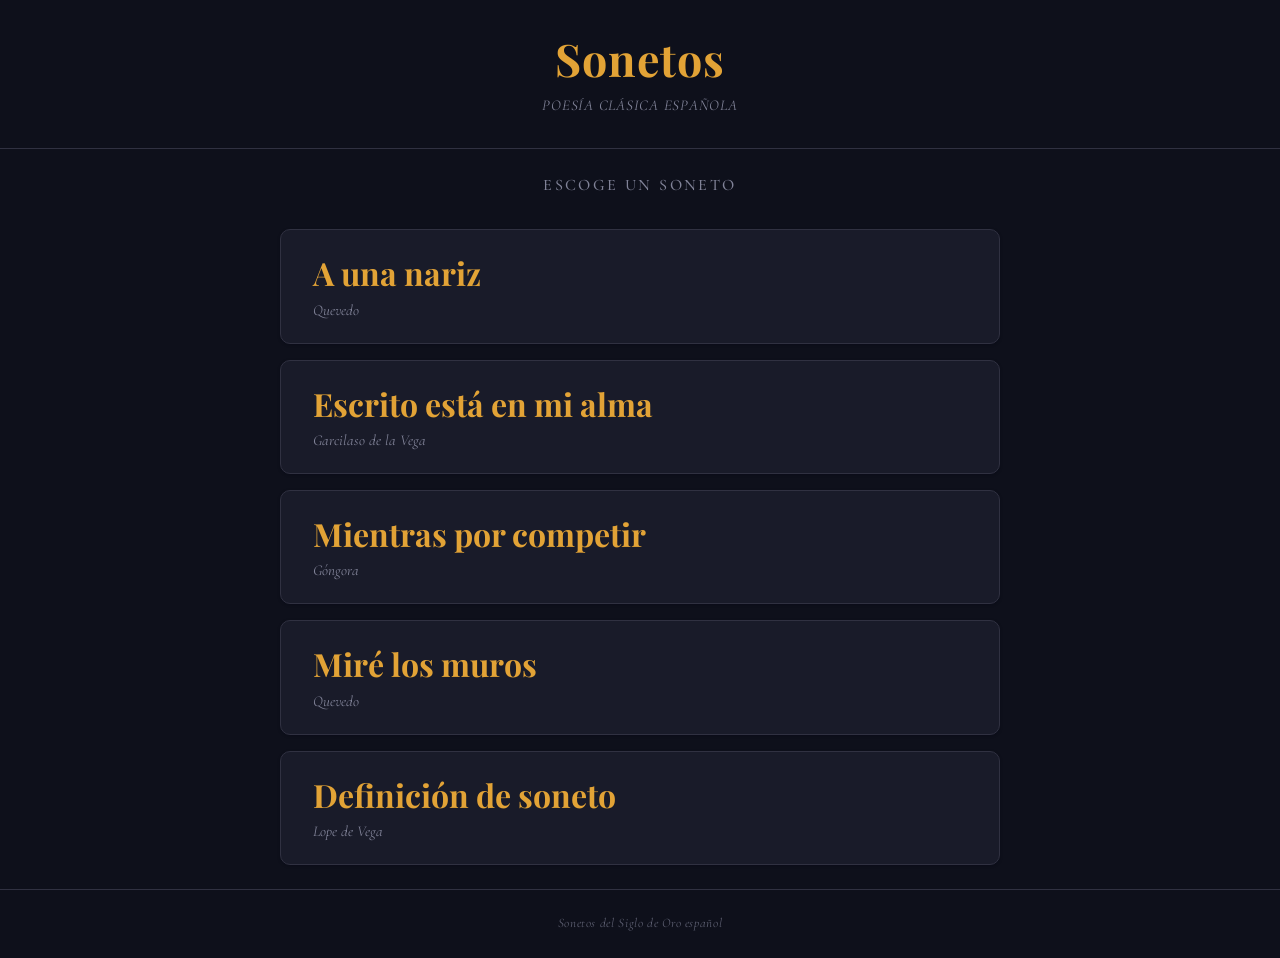
==== IPOsonetos/index.html @ e630b1d4 "Add files via upload" ====
<!DOCTYPE html>
<html lang="es">
<head>
  <meta charset="UTF-8">
  <meta name="viewport" content="width=device-width, initial-scale=1.0">
  <meta name="description" content="Lector de sonetos clásicos de la poesía española: Quevedo, Garcilaso de la Vega, Góngora y Lope de Vega">

  <title>Sonetos — Lector de poesía clásica española</title>

  <!-- Google Fonts: Playfair Display (display) + Cormorant Garamond (cuerpo) -->
  <link rel="preconnect" href="https://fonts.googleapis.com">
  <link rel="preconnect" href="https://fonts.gstatic.com" crossorigin>
  <link href="https://fonts.googleapis.com/css2?family=Playfair+Display:wght@400;700&family=Cormorant+Garamond:ital,wght@0,400;0,500;1,400;1,500&display=swap" rel="stylesheet">

  <!-- Hojas de estilo separadas por responsabilidad -->
  <link rel="stylesheet" href="css/spatial.css">
  <link rel="stylesheet" href="css/chromatic.css">
  <link rel="stylesheet" href="css/typographic.css">

  <!-- Punto de entrada JS (módulo ES) -->
  <script type="module" src="js/controller.js"></script>
</head>
<body>

  <!-- ================================================================== -->
  <!-- HEADER                                                             -->
  <!-- ================================================================== -->
  <header class="app-header">
    <h1 class="app-title">Sonetos</h1>
    <p class="app-subtitle">Poesía clásica española</p>
  </header>

  <!-- ================================================================== -->
  <!-- MAIN                                                               -->
  <!-- ================================================================== -->
  <main class="app-main">

    <!-- Vista: Galería de sonetos -->
    <section id="gallery" class="view view-visible" aria-label="Galería de sonetos">
      <h2 class="section-heading">Escoge un soneto</h2>
      <ul class="gallery-list" role="list">
        <!-- Poblado dinámicamente por view.js -->
      </ul>
    </section>

    <!-- Vista: Lectura del soneto -->
    <section id="reader" class="view view-hidden" aria-label="Lectura del soneto">
      <nav class="reader-nav">
        <button class="back-button" aria-label="Volver a la galería">
          <span class="back-icon" aria-hidden="true">←</span>
          <span>Volver</span>
        </button>
      </nav>
      <article class="sonnet-article">
        <!-- Poblado dinámicamente por view.js -->
      </article>
    </section>

  </main>

  <!-- ================================================================== -->
  <!-- FOOTER                                                             -->
  <!-- ================================================================== -->
  <footer class="app-footer">
    <p>Sonetos del Siglo de Oro español</p>
  </footer>

</body>
</html>
---- IPOsonetos/css/spatial.css ----
/* ==========================================================================
   Diseño Espacial — Principios Gestalt + Unidades relativas
   
   Proximidad:    Versos juntos dentro de la estrofa, estrofas separadas.
   Similitud:     Todos los versos comparten el mismo estilo espacial.
   Figura-Fondo:  El soneto se enmarca en una tarjeta elevada sobre el fondo.
   Continuidad:   Alineación izquierda uniforme de los versos.
   Cierre:        La tarjeta envuelve el poema como unidad visual completa.
   
   Unidades: rem para espaciado y tipografía consistente;
             clamp() para adaptación fluida sin breakpoints abruptos.
   ========================================================================== */

:root {
  /* --- Tokens de espaciado --- */
  --sp-2xs:  0.25rem;   /*  4px */
  --sp-xs:   0.5rem;    /*  8px */
  --sp-sm:   0.75rem;   /* 12px */
  --sp-md:   1rem;      /* 16px */
  --sp-lg:   1.5rem;    /* 24px */
  --sp-xl:   2rem;      /* 32px */
  --sp-2xl:  3rem;      /* 48px */
  --sp-3xl:  4rem;      /* 64px */

  /* --- Radii --- */
  --radius-sm:  0.375rem;
  --radius-md:  0.625rem;
  --radius-lg:  1rem;

  /* --- Anchos --- */
  --max-width:  48rem;

  /* --- Transiciones --- */
  --ease-out:   cubic-bezier(0.25, 0.46, 0.45, 0.94);
  --duration:   0.35s;
}


/* --- Reset mínimo ------------------------------------------------------- */

*,
*::before,
*::after {
  box-sizing: border-box;
  margin: 0;
  padding: 0;
}


/* --- Body --------------------------------------------------------------- */

body {
  min-height: 100vh;
  display: flex;
  flex-direction: column;
}


/* --- Layout principal --------------------------------------------------- */

.app-header {
  padding: var(--sp-xl) var(--sp-lg);
  text-align: center;
}

.app-subtitle {
  margin-top: var(--sp-xs);
}

.app-main {
  flex: 1;
  width: 100%;
  max-width: var(--max-width);
  margin-inline: auto;
  padding: var(--sp-lg);
}

.app-footer {
  padding: var(--sp-lg);
  text-align: center;
  margin-top: auto;
}


/* --- Vistas (galería / lector) ------------------------------------------ */

.view-hidden {
  display: none;
}

.view-visible {
  display: block;
  animation: fadeSlideIn var(--duration) var(--ease-out) both;
}


/* --- Galería ------------------------------------------------------------ */

.section-heading {
  text-align: center;
  margin-bottom: var(--sp-xl);
}

.gallery-list {
  list-style: none;
  display: flex;
  flex-direction: column;
  gap: var(--sp-md);
}

.gallery-item {
  animation: fadeSlideIn var(--duration) var(--ease-out) both;
}

.gallery-button {
  display: flex;
  flex-direction: column;
  gap: var(--sp-xs);
  width: 100%;
  padding: var(--sp-lg) var(--sp-xl);
  border-radius: var(--radius-md);
  cursor: pointer;
  transform: translateY(0);
}

.gallery-button:hover {
  transform: translateY(-2px);
}

.gallery-button:active {
  transform: translateY(0);
}


/* --- Lector (Reader) ---------------------------------------------------- */

.reader-nav {
  margin-bottom: var(--sp-xl);
}

.back-button {
  display: inline-flex;
  align-items: center;
  gap: var(--sp-xs);
  padding: var(--sp-xs) var(--sp-md);
  border-radius: var(--radius-sm);
  cursor: pointer;
}

.back-icon {
  display: inline-block;
  transition: transform 0.2s var(--ease-out);
}

.back-button:hover .back-icon {
  transform: translateX(-3px);
}


/* --- Soneto (artículo) — Figura-Fondo Gestalt --------------------------- */

.sonnet-article {
  padding: var(--sp-2xl) var(--sp-xl);
  border-radius: var(--radius-lg);
  max-width: 40rem;
  margin-inline: auto;
}

.sonnet-title {
  text-align: center;
  margin-bottom: var(--sp-xs);
  padding-bottom: var(--sp-md);
  position: relative;
}

/* Línea decorativa bajo el título */
.sonnet-title::after {
  content: '';
  display: block;
  width: 4rem;
  height: 2px;
  margin: var(--sp-md) auto 0;
  border-radius: 1px;
}

.sonnet-author {
  text-align: center;
  margin-bottom: var(--sp-2xl);
}


/* --- Estrofas — Proximidad Gestalt -------------------------------------- */

.sonnet-stanzas {
  display: flex;
  flex-direction: column;
}

/* Versos dentro de una estrofa: juntos (proximidad) */
.stanza + .stanza {
  margin-top: var(--sp-xl);
}

/* Continuidad Gestalt: alineación izquierda uniforme */
.verse {
  padding-left: var(--sp-md);
}

.verse + .verse {
  margin-top: var(--sp-2xs);
}


/* --- Animaciones -------------------------------------------------------- */

@keyframes fadeSlideIn {
  from {
    opacity: 0;
    transform: translateY(12px);
  }
  to {
    opacity: 1;
    transform: translateY(0);
  }
}


/* --- Responsive --------------------------------------------------------- */

@media (max-width: 600px) {
  .app-header {
    padding: var(--sp-lg) var(--sp-md);
  }

  .app-main {
    padding: var(--sp-md);
  }

  .sonnet-article {
    padding: var(--sp-xl) var(--sp-lg);
  }

  .gallery-button {
    padding: var(--sp-md) var(--sp-lg);
  }
}
---- IPOsonetos/css/chromatic.css ----
/* ==========================================================================
   Diseño Cromático — Estrategia Complementaria
   
   Paleta: Índigo profundo (fondo) + Ámbar dorado (acento)
   Inspiración: tinta sobre pergamino, lectura nocturna a la luz de velas.
   
   Todos los colores se definen como custom properties en :root.
   Ningún otro fichero CSS emplea colores literales.
   ========================================================================== */

:root {
  /* --- Fondos --- */
  --clr-bg:            hsl(234, 30%, 8%);
  --clr-surface:       hsl(234, 25%, 13%);
  --clr-surface-high:  hsl(234, 20%, 18%);

  /* --- Bordes --- */
  --clr-border:        hsl(234, 15%, 22%);
  --clr-border-accent: hsl(38, 50%, 30%);

  /* --- Texto --- */
  --clr-text:          hsl(40, 25%, 88%);
  --clr-text-muted:    hsl(234, 10%, 55%);
  --clr-text-subtle:   hsl(234, 10%, 40%);

  /* --- Acentos (complementarios) --- */
  --clr-accent:        hsl(38, 75%, 55%);
  --clr-accent-glow:   hsl(38, 80%, 65%);
  --clr-accent-dim:    hsl(38, 60%, 40%);
  --clr-complement:    hsl(218, 55%, 50%);

  /* --- Sombras --- */
  --shadow-sm:  0  1px  3px hsla(234, 50%, 5%, 0.4);
  --shadow-md:  0  4px 12px hsla(234, 50%, 5%, 0.5);
  --shadow-lg:  0  8px 30px hsla(234, 50%, 5%, 0.6);
}


/* --- Fondos generales --------------------------------------------------- */

body {
  background-color: var(--clr-bg);
  color: var(--clr-text);
}


/* --- Header ------------------------------------------------------------- */

.app-header {
  border-bottom: 1px solid var(--clr-border);
}

.app-title {
  color: var(--clr-accent);
}

.app-subtitle {
  color: var(--clr-text-muted);
}


/* --- Galería ------------------------------------------------------------ */

.section-heading {
  color: var(--clr-text-muted);
}

.gallery-button {
  background-color: var(--clr-surface);
  border: 1px solid var(--clr-border);
  box-shadow: var(--shadow-sm);
  color: var(--clr-text);
  transition:
    background-color 0.3s ease,
    border-color     0.3s ease,
    box-shadow       0.3s ease,
    transform        0.3s ease;
}

.gallery-button:hover {
  background-color: var(--clr-surface-high);
  border-color: var(--clr-accent-dim);
  box-shadow: var(--shadow-md);
}

.gallery-button:focus-visible {
  outline: 2px solid var(--clr-accent);
  outline-offset: 3px;
}

.gallery-button:active {
  background-color: var(--clr-surface);
  box-shadow: var(--shadow-sm);
}

.gallery-title {
  color: var(--clr-accent);
}

.gallery-author {
  color: var(--clr-text-muted);
}


/* --- Lector (Reader) ---------------------------------------------------- */

.sonnet-article {
  background-color: var(--clr-surface);
  border: 1px solid var(--clr-border);
  box-shadow: var(--shadow-lg);
}

.sonnet-title {
  color: var(--clr-accent);
}

.sonnet-author {
  color: var(--clr-text-muted);
}

.verse {
  color: var(--clr-text);
}

/* Línea decorativa bajo el título del soneto */
.sonnet-title::after {
  background: linear-gradient(
    90deg,
    var(--clr-accent),
    var(--clr-complement),
    transparent
  );
}


/* --- Botón de retorno --------------------------------------------------- */

.back-button {
  background-color: transparent;
  border: 1px solid var(--clr-border);
  color: var(--clr-text-muted);
  transition:
    color        0.3s ease,
    border-color 0.3s ease;
}

.back-button:hover {
  color: var(--clr-accent);
  border-color: var(--clr-accent-dim);
}

.back-button:focus-visible {
  outline: 2px solid var(--clr-accent);
  outline-offset: 3px;
}


/* --- Footer ------------------------------------------------------------- */

.app-footer {
  border-top: 1px solid var(--clr-border);
  color: var(--clr-text-subtle);
}
---- IPOsonetos/css/typographic.css ----
/* ==========================================================================
   Diseño Tipográfico — Dos fuentes contrastadas
   
   Display: Playfair Display  (serif didona — alto contraste de trazos)
   Cuerpo:  Cormorant Garamond (serif humanista — legibilidad clásica)
   
   Estrategia: contraste entre la elegancia puntiaguda de Playfair para
   los títulos y la suavidad humanista de Cormorant para los versos,
   reflejando la dualidad forma-contenido del soneto.
   
   Escala fluida con clamp() para adaptación tipográfica sin breakpoints.
   ========================================================================== */

:root {
  /* --- Familias tipográficas --- */
  --ff-display: 'Playfair Display', Georgia, 'Times New Roman', serif;
  --ff-body:    'Cormorant Garamond', Garamond, 'Times New Roman', serif;

  /* --- Escala tipográfica fluida --- */
  --fs-hero:    clamp(1.8rem, 4vw, 2.8rem);
  --fs-title:   clamp(1.4rem, 3vw, 2rem);
  --fs-heading: clamp(0.85rem, 1.5vw, 1rem);
  --fs-verse:   clamp(1.05rem, 2vw, 1.25rem);
  --fs-meta:    0.9375rem;
  --fs-small:   0.8125rem;
  --fs-button:  1rem;

  /* --- Interlineados --- */
  --lh-tight:   1.2;
  --lh-normal:  1.5;
  --lh-loose:   1.85;
}


/* --- Tipografía base ---------------------------------------------------- */

body {
  font-family: var(--ff-body);
  font-size: 1rem;
  line-height: var(--lh-normal);
  -webkit-font-smoothing: antialiased;
  -moz-osx-font-smoothing: grayscale;
}


/* --- Header ------------------------------------------------------------- */

.app-title {
  font-family: var(--ff-display);
  font-size: var(--fs-hero);
  font-weight: 700;
  line-height: var(--lh-tight);
  letter-spacing: 0.02em;
}

.app-subtitle {
  font-family: var(--ff-body);
  font-size: var(--fs-meta);
  font-weight: 400;
  font-style: italic;
  letter-spacing: 0.05em;
  text-transform: uppercase;
}


/* --- Galería ------------------------------------------------------------ */

.section-heading {
  font-family: var(--ff-body);
  font-size: var(--fs-heading);
  font-weight: 500;
  text-transform: uppercase;
  letter-spacing: 0.15em;
}

.gallery-title {
  font-family: var(--ff-display);
  font-size: var(--fs-title);
  font-weight: 700;
  line-height: var(--lh-tight);
}

.gallery-author {
  font-family: var(--ff-body);
  font-size: var(--fs-meta);
  font-weight: 400;
  font-style: italic;
}


/* --- Soneto (lectura) --------------------------------------------------- */

.sonnet-title {
  font-family: var(--ff-display);
  font-size: var(--fs-title);
  font-weight: 700;
  line-height: var(--lh-tight);
}

.sonnet-author {
  font-family: var(--ff-body);
  font-size: var(--fs-meta);
  font-weight: 500;
  font-style: italic;
  letter-spacing: 0.03em;
}

.verse {
  font-family: var(--ff-body);
  font-size: var(--fs-verse);
  font-weight: 400;
  line-height: var(--lh-loose);
}


/* --- Botones ------------------------------------------------------------ */

.back-button {
  font-family: var(--ff-body);
  font-size: var(--fs-button);
  font-weight: 500;
  letter-spacing: 0.03em;
}

.gallery-button {
  font-family: inherit;
  text-align: left;
}


/* --- Footer ------------------------------------------------------------- */

.app-footer {
  font-family: var(--ff-body);
  font-size: var(--fs-small);
  font-style: italic;
  letter-spacing: 0.05em;
}
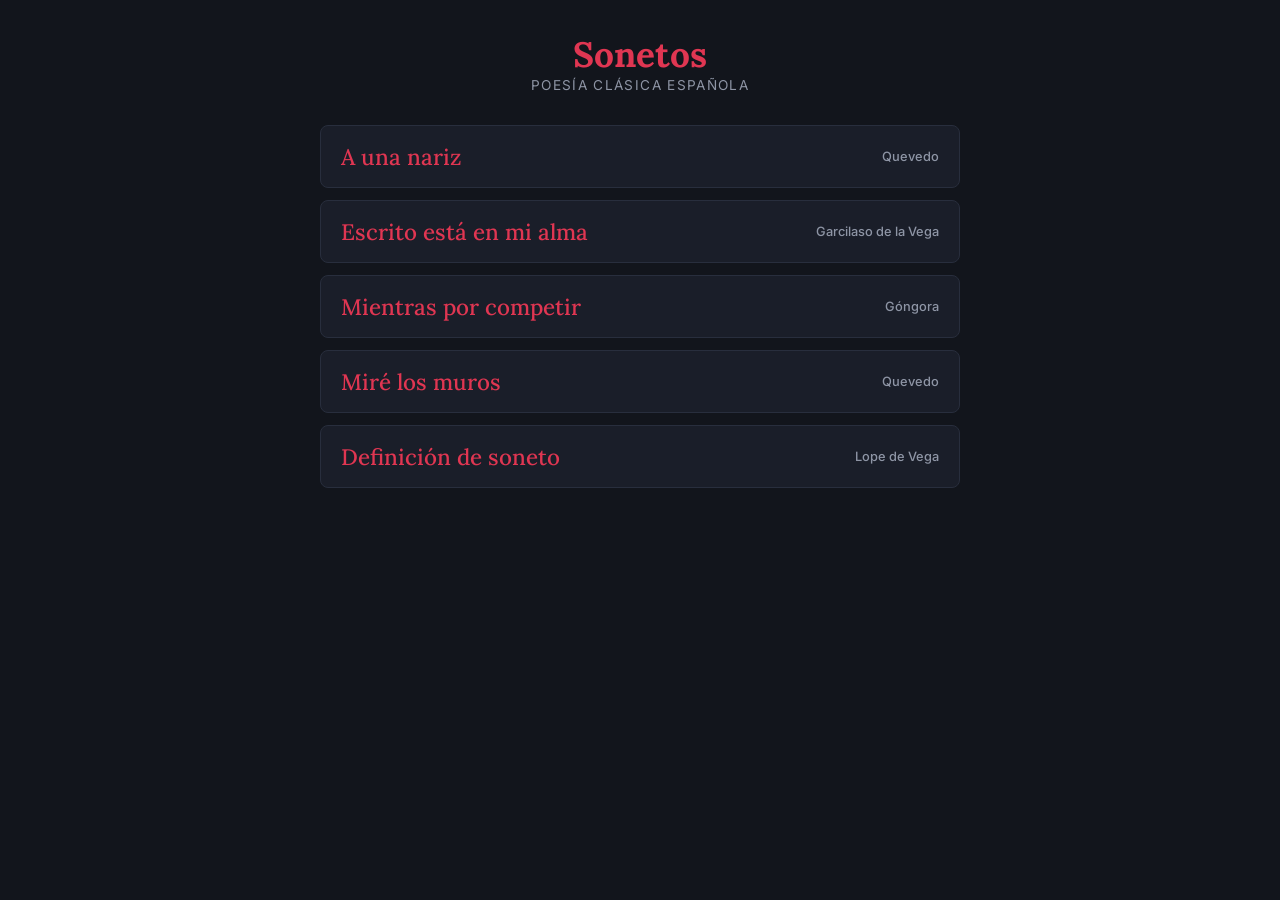
==== commit d8958da9: "Add files via upload" ====
--- a/IPOsonetos/index.html
+++ b/IPOsonetos/index.html
@@ -3,67 +3,39 @@
 <head>
   <meta charset="UTF-8">
   <meta name="viewport" content="width=device-width, initial-scale=1.0">
-  <meta name="description" content="Lector de sonetos clásicos de la poesía española: Quevedo, Garcilaso de la Vega, Góngora y Lope de Vega">
-
-  <title>Sonetos — Lector de poesía clásica española</title>
-
-  <!-- Google Fonts: Playfair Display (display) + Cormorant Garamond (cuerpo) -->
+  <title>Sonetos — Poesía Clásica</title>
+  <!-- Exactamente 2 tipos de letra: Lora (Poesía) e Inter (UI) -->
   <link rel="preconnect" href="https://fonts.googleapis.com">
   <link rel="preconnect" href="https://fonts.gstatic.com" crossorigin>
-  <link href="https://fonts.googleapis.com/css2?family=Playfair+Display:wght@400;700&family=Cormorant+Garamond:ital,wght@0,400;0,500;1,400;1,500&display=swap" rel="stylesheet">
-
-  <!-- Hojas de estilo separadas por responsabilidad -->
+  <link href="https://fonts.googleapis.com/css2?family=Inter:wght@400;500;600&family=Lora:ital,wght@0,400;0,600;1,400&display=swap" rel="stylesheet">
   <link rel="stylesheet" href="css/spatial.css">
   <link rel="stylesheet" href="css/chromatic.css">
   <link rel="stylesheet" href="css/typographic.css">
-
-  <!-- Punto de entrada JS (módulo ES) -->
   <script type="module" src="js/controller.js"></script>
 </head>
 <body>
-
-  <!-- ================================================================== -->
-  <!-- HEADER                                                             -->
-  <!-- ================================================================== -->
   <header class="app-header">
-    <h1 class="app-title">Sonetos</h1>
-    <p class="app-subtitle">Poesía clásica española</p>
+    <h1>Sonetos</h1>
+    <p>Poesía clásica española</p>
   </header>
 
-  <!-- ================================================================== -->
-  <!-- MAIN                                                               -->
-  <!-- ================================================================== -->
   <main class="app-main">
-
-    <!-- Vista: Galería de sonetos -->
-    <section id="gallery" class="view view-visible" aria-label="Galería de sonetos">
-      <h2 class="section-heading">Escoge un soneto</h2>
-      <ul class="gallery-list" role="list">
-        <!-- Poblado dinámicamente por view.js -->
-      </ul>
+    <!-- Vista Galería -->
+    <section id="gallery" class="view">
+      <ul class="gallery-list"></ul>
     </section>
 
-    <!-- Vista: Lectura del soneto -->
-    <section id="reader" class="view view-hidden" aria-label="Lectura del soneto">
-      <nav class="reader-nav">
-        <button class="back-button" aria-label="Volver a la galería">
-          <span class="back-icon" aria-hidden="true">←</span>
-          <span>Volver</span>
-        </button>
+    <!-- Vista Lector -->
+    <section id="reader" class="view hidden">
+      <nav class="toolbar">
+        <button id="btn-back">← Volver</button>
+        <div class="font-sizer">
+          <button id="btn-dec" title="Disminuir letra">A-</button>
+          <button id="btn-inc" title="Aumentar letra">A+</button>
+        </div>
       </nav>
-      <article class="sonnet-article">
-        <!-- Poblado dinámicamente por view.js -->
-      </article>
+      <article class="sonnet-card"></article>
     </section>
-
   </main>
-
-  <!-- ================================================================== -->
-  <!-- FOOTER                                                             -->
-  <!-- ================================================================== -->
-  <footer class="app-footer">
-    <p>Sonetos del Siglo de Oro español</p>
-  </footer>
-
 </body>
 </html>
--- a/IPOsonetos/css/spatial.css
+++ b/IPOsonetos/css/spatial.css
@@ -1,246 +1,27 @@
-/* ==========================================================================
-   Diseño Espacial — Principios Gestalt + Unidades relativas
-   
-   Proximidad:    Versos juntos dentro de la estrofa, estrofas separadas.
-   Similitud:     Todos los versos comparten el mismo estilo espacial.
-   Figura-Fondo:  El soneto se enmarca en una tarjeta elevada sobre el fondo.
-   Continuidad:   Alineación izquierda uniforme de los versos.
-   Cierre:        La tarjeta envuelve el poema como unidad visual completa.
-   
-   Unidades: rem para espaciado y tipografía consistente;
-             clamp() para adaptación fluida sin breakpoints abruptos.
-   ========================================================================== */
+*, *::before, *::after { box-sizing: border-box; margin: 0; padding: 0; }
+body { min-height: 100vh; display: flex; flex-direction: column; }
 
-:root {
-  /* --- Tokens de espaciado --- */
-  --sp-2xs:  0.25rem;   /*  4px */
-  --sp-xs:   0.5rem;    /*  8px */
-  --sp-sm:   0.75rem;   /* 12px */
-  --sp-md:   1rem;      /* 16px */
-  --sp-lg:   1.5rem;    /* 24px */
-  --sp-xl:   2rem;      /* 32px */
-  --sp-2xl:  3rem;      /* 48px */
-  --sp-3xl:  4rem;      /* 64px */
+.app-header { text-align: center; padding: 2rem 1rem 1rem; }
+.app-main { flex: 1; width: 100%; max-width: 42rem; margin: 0 auto; padding: 1rem; }
 
-  /* --- Radii --- */
-  --radius-sm:  0.375rem;
-  --radius-md:  0.625rem;
-  --radius-lg:  1rem;
+.hidden { display: none !important; }
 
-  /* --- Anchos --- */
-  --max-width:  48rem;
-
-  /* --- Transiciones --- */
-  --ease-out:   cubic-bezier(0.25, 0.46, 0.45, 0.94);
-  --duration:   0.35s;
+.gallery-list { list-style: none; display: flex; flex-direction: column; gap: 0.75rem; }
+.gallery-btn {
+  width: 100%; display: flex; justify-content: space-between; align-items: center;
+  padding: 1rem 1.25rem; border-radius: 8px; cursor: pointer; text-align: left;
 }
 
+.toolbar { display: flex; justify-content: space-between; margin-bottom: 1rem; }
+button { padding: 0.4rem 0.8rem; border-radius: 6px; cursor: pointer; }
+.font-sizer { display: flex; gap: 0.25rem; }
 
-/* --- Reset mínimo ------------------------------------------------------- */
+.sonnet-card { padding: 2rem; border-radius: 12px; text-align: center; }
+.sonnet-author { margin-bottom: 1.5rem; }
 
-*,
-*::before,
-*::after {
-  box-sizing: border-box;
-  margin: 0;
-  padding: 0;
-}
+.sonnet-stanzas { display: flex; flex-direction: column; gap: 1.5rem; text-align: left; }
+.stanza { padding: 0.5rem 0.75rem; border-radius: 4px; cursor: pointer; transition: all 0.2s; }
+.stanza-badge { display: inline-block; padding: 0.1rem 0.4rem; border-radius: 4px; margin-bottom: 0.4rem; }
 
-
-/* --- Body --------------------------------------------------------------- */
-
-body {
-  min-height: 100vh;
-  display: flex;
-  flex-direction: column;
-}
-
-
-/* --- Layout principal --------------------------------------------------- */
-
-.app-header {
-  padding: var(--sp-xl) var(--sp-lg);
-  text-align: center;
-}
-
-.app-subtitle {
-  margin-top: var(--sp-xs);
-}
-
-.app-main {
-  flex: 1;
-  width: 100%;
-  max-width: var(--max-width);
-  margin-inline: auto;
-  padding: var(--sp-lg);
-}
-
-.app-footer {
-  padding: var(--sp-lg);
-  text-align: center;
-  margin-top: auto;
-}
-
-
-/* --- Vistas (galería / lector) ------------------------------------------ */
-
-.view-hidden {
-  display: none;
-}
-
-.view-visible {
-  display: block;
-  animation: fadeSlideIn var(--duration) var(--ease-out) both;
-}
-
-
-/* --- Galería ------------------------------------------------------------ */
-
-.section-heading {
-  text-align: center;
-  margin-bottom: var(--sp-xl);
-}
-
-.gallery-list {
-  list-style: none;
-  display: flex;
-  flex-direction: column;
-  gap: var(--sp-md);
-}
-
-.gallery-item {
-  animation: fadeSlideIn var(--duration) var(--ease-out) both;
-}
-
-.gallery-button {
-  display: flex;
-  flex-direction: column;
-  gap: var(--sp-xs);
-  width: 100%;
-  padding: var(--sp-lg) var(--sp-xl);
-  border-radius: var(--radius-md);
-  cursor: pointer;
-  transform: translateY(0);
-}
-
-.gallery-button:hover {
-  transform: translateY(-2px);
-}
-
-.gallery-button:active {
-  transform: translateY(0);
-}
-
-
-/* --- Lector (Reader) ---------------------------------------------------- */
-
-.reader-nav {
-  margin-bottom: var(--sp-xl);
-}
-
-.back-button {
-  display: inline-flex;
-  align-items: center;
-  gap: var(--sp-xs);
-  padding: var(--sp-xs) var(--sp-md);
-  border-radius: var(--radius-sm);
-  cursor: pointer;
-}
-
-.back-icon {
-  display: inline-block;
-  transition: transform 0.2s var(--ease-out);
-}
-
-.back-button:hover .back-icon {
-  transform: translateX(-3px);
-}
-
-
-/* --- Soneto (artículo) — Figura-Fondo Gestalt --------------------------- */
-
-.sonnet-article {
-  padding: var(--sp-2xl) var(--sp-xl);
-  border-radius: var(--radius-lg);
-  max-width: 40rem;
-  margin-inline: auto;
-}
-
-.sonnet-title {
-  text-align: center;
-  margin-bottom: var(--sp-xs);
-  padding-bottom: var(--sp-md);
-  position: relative;
-}
-
-/* Línea decorativa bajo el título */
-.sonnet-title::after {
-  content: '';
-  display: block;
-  width: 4rem;
-  height: 2px;
-  margin: var(--sp-md) auto 0;
-  border-radius: 1px;
-}
-
-.sonnet-author {
-  text-align: center;
-  margin-bottom: var(--sp-2xl);
-}
-
-
-/* --- Estrofas — Proximidad Gestalt -------------------------------------- */
-
-.sonnet-stanzas {
-  display: flex;
-  flex-direction: column;
-}
-
-/* Versos dentro de una estrofa: juntos (proximidad) */
-.stanza + .stanza {
-  margin-top: var(--sp-xl);
-}
-
-/* Continuidad Gestalt: alineación izquierda uniforme */
-.verse {
-  padding-left: var(--sp-md);
-}
-
-.verse + .verse {
-  margin-top: var(--sp-2xs);
-}
-
-
-/* --- Animaciones -------------------------------------------------------- */
-
-@keyframes fadeSlideIn {
-  from {
-    opacity: 0;
-    transform: translateY(12px);
-  }
-  to {
-    opacity: 1;
-    transform: translateY(0);
-  }
-}
-
-
-/* --- Responsive --------------------------------------------------------- */
-
-@media (max-width: 600px) {
-  .app-header {
-    padding: var(--sp-lg) var(--sp-md);
-  }
-
-  .app-main {
-    padding: var(--sp-md);
-  }
-
-  .sonnet-article {
-    padding: var(--sp-xl) var(--sp-lg);
-  }
-
-  .gallery-button {
-    padding: var(--sp-md) var(--sp-lg);
-  }
-}
+.verse { display: flex; gap: 0.75rem; align-items: baseline; }
+.verse-num { min-width: 1rem; opacity: 0.5; }
--- a/IPOsonetos/css/chromatic.css
+++ b/IPOsonetos/css/chromatic.css
@@ -1,163 +1,34 @@
-/* ==========================================================================
-   Diseño Cromático — Estrategia Complementaria
-   
-   Paleta: Índigo profundo (fondo) + Ámbar dorado (acento)
-   Inspiración: tinta sobre pergamino, lectura nocturna a la luz de velas.
-   
-   Todos los colores se definen como custom properties en :root.
-   Ningún otro fichero CSS emplea colores literales.
-   ========================================================================== */
-
 :root {
-  /* --- Fondos --- */
-  --clr-bg:            hsl(234, 30%, 8%);
-  --clr-surface:       hsl(234, 25%, 13%);
-  --clr-surface-high:  hsl(234, 20%, 18%);
-
-  /* --- Bordes --- */
-  --clr-border:        hsl(234, 15%, 22%);
-  --clr-border-accent: hsl(38, 50%, 30%);
-
-  /* --- Texto --- */
-  --clr-text:          hsl(40, 25%, 88%);
-  --clr-text-muted:    hsl(234, 10%, 55%);
-  --clr-text-subtle:   hsl(234, 10%, 40%);
-
-  /* --- Acentos (complementarios) --- */
-  --clr-accent:        hsl(38, 75%, 55%);
-  --clr-accent-glow:   hsl(38, 80%, 65%);
-  --clr-accent-dim:    hsl(38, 60%, 40%);
-  --clr-complement:    hsl(218, 55%, 50%);
-
-  /* --- Sombras --- */
-  --shadow-sm:  0  1px  3px hsla(234, 50%, 5%, 0.4);
-  --shadow-md:  0  4px 12px hsla(234, 50%, 5%, 0.5);
-  --shadow-lg:  0  8px 30px hsla(234, 50%, 5%, 0.6);
+  --bg: #12151c;
+  --surface: #1a1e29;
+  --border: #282e3d;
+  --text: #f0e6e8;
+  --muted: #8e95a5;
+  --accent: #e03652;
+  --accent-bg: rgba(224, 54, 82, 0.12);
 }
 
+body { background: var(--bg); color: var(--text); }
+.app-header h1, .sonnet-title, .gallery-title { color: var(--accent); }
+.app-header p, .gallery-author, .sonnet-author, .verse-num { color: var(--muted); }
 
-/* --- Fondos generales --------------------------------------------------- */
-
-body {
-  background-color: var(--clr-bg);
-  color: var(--clr-text);
+.gallery-btn, .sonnet-card, #btn-back, .font-sizer button {
+  background: var(--surface);
+  border: 1px solid var(--border);
+  color: var(--text);
+  transition: all 0.2s ease;
 }
 
-
-/* --- Header ------------------------------------------------------------- */
-
-.app-header {
-  border-bottom: 1px solid var(--clr-border);
+.gallery-btn:hover, #btn-back:hover, .font-sizer button:hover {
+  border-color: var(--accent);
 }
 
-.app-title {
-  color: var(--clr-accent);
+.stanza.is-focused {
+  border-left: 3px solid var(--accent);
+  background: var(--accent-bg);
 }
 
-.app-subtitle {
-  color: var(--clr-text-muted);
+.stanza-badge {
+  color: var(--accent);
+  background: rgba(224, 54, 82, 0.1);
 }
-
-
-/* --- Galería ------------------------------------------------------------ */
-
-.section-heading {
-  color: var(--clr-text-muted);
-}
-
-.gallery-button {
-  background-color: var(--clr-surface);
-  border: 1px solid var(--clr-border);
-  box-shadow: var(--shadow-sm);
-  color: var(--clr-text);
-  transition:
-    background-color 0.3s ease,
-    border-color     0.3s ease,
-    box-shadow       0.3s ease,
-    transform        0.3s ease;
-}
-
-.gallery-button:hover {
-  background-color: var(--clr-surface-high);
-  border-color: var(--clr-accent-dim);
-  box-shadow: var(--shadow-md);
-}
-
-.gallery-button:focus-visible {
-  outline: 2px solid var(--clr-accent);
-  outline-offset: 3px;
-}
-
-.gallery-button:active {
-  background-color: var(--clr-surface);
-  box-shadow: var(--shadow-sm);
-}
-
-.gallery-title {
-  color: var(--clr-accent);
-}
-
-.gallery-author {
-  color: var(--clr-text-muted);
-}
-
-
-/* --- Lector (Reader) ---------------------------------------------------- */
-
-.sonnet-article {
-  background-color: var(--clr-surface);
-  border: 1px solid var(--clr-border);
-  box-shadow: var(--shadow-lg);
-}
-
-.sonnet-title {
-  color: var(--clr-accent);
-}
-
-.sonnet-author {
-  color: var(--clr-text-muted);
-}
-
-.verse {
-  color: var(--clr-text);
-}
-
-/* Línea decorativa bajo el título del soneto */
-.sonnet-title::after {
-  background: linear-gradient(
-    90deg,
-    var(--clr-accent),
-    var(--clr-complement),
-    transparent
-  );
-}
-
-
-/* --- Botón de retorno --------------------------------------------------- */
-
-.back-button {
-  background-color: transparent;
-  border: 1px solid var(--clr-border);
-  color: var(--clr-text-muted);
-  transition:
-    color        0.3s ease,
-    border-color 0.3s ease;
-}
-
-.back-button:hover {
-  color: var(--clr-accent);
-  border-color: var(--clr-accent-dim);
-}
-
-.back-button:focus-visible {
-  outline: 2px solid var(--clr-accent);
-  outline-offset: 3px;
-}
-
-
-/* --- Footer ------------------------------------------------------------- */
-
-.app-footer {
-  border-top: 1px solid var(--clr-border);
-  color: var(--clr-text-subtle);
-}
--- a/IPOsonetos/css/typographic.css
+++ b/IPOsonetos/css/typographic.css
@@ -1,138 +1,23 @@
-/* ==========================================================================
-   Diseño Tipográfico — Dos fuentes contrastadas
-   
-   Display: Playfair Display  (serif didona — alto contraste de trazos)
-   Cuerpo:  Cormorant Garamond (serif humanista — legibilidad clásica)
-   
-   Estrategia: contraste entre la elegancia puntiaguda de Playfair para
-   los títulos y la suavidad humanista de Cormorant para los versos,
-   reflejando la dualidad forma-contenido del soneto.
-   
-   Escala fluida con clamp() para adaptación tipográfica sin breakpoints.
-   ========================================================================== */
-
+/* 2 tipos de letra : Lora e Inter*/
 :root {
-  /* --- Familias tipográficas --- */
-  --ff-display: 'Playfair Display', Georgia, 'Times New Roman', serif;
-  --ff-body:    'Cormorant Garamond', Garamond, 'Times New Roman', serif;
-
-  /* --- Escala tipográfica fluida --- */
-  --fs-hero:    clamp(1.8rem, 4vw, 2.8rem);
-  --fs-title:   clamp(1.4rem, 3vw, 2rem);
-  --fs-heading: clamp(0.85rem, 1.5vw, 1rem);
-  --fs-verse:   clamp(1.05rem, 2vw, 1.25rem);
-  --fs-meta:    0.9375rem;
-  --fs-small:   0.8125rem;
-  --fs-button:  1rem;
-
-  /* --- Interlineados --- */
-  --lh-tight:   1.2;
-  --lh-normal:  1.5;
-  --lh-loose:   1.85;
+  --ff-poetry: 'Lora', sans-serif;
+  --ff-ui: 'Inter', sans-serif;
+  --scale: 1;
 }
 
+body { font-family: var(--ff-ui); }
 
-/* --- Tipografía base ---------------------------------------------------- */
+.app-header h1 { font-family: var(--ff-poetry); font-size: 2.2rem; }
+.app-header p { font-size: 0.85rem; text-transform: uppercase; letter-spacing: 0.1em; }
 
-body {
-  font-family: var(--ff-body);
-  font-size: 1rem;
-  line-height: var(--lh-normal);
-  -webkit-font-smoothing: antialiased;
-  -moz-osx-font-smoothing: grayscale;
+.gallery-title, .sonnet-title { font-family: var(--ff-poetry); font-size: 1.4rem; }
+.sonnet-author { font-family: var(--ff-poetry); font-style: italic; }
+
+.verse {
+  font-family: var(--ff-poetry);
+  font-size: calc(1.15rem * var(--scale));
+  line-height: 1.8;
 }
 
-
-/* --- Header ------------------------------------------------------------- */
-
-.app-title {
-  font-family: var(--ff-display);
-  font-size: var(--fs-hero);
-  font-weight: 700;
-  line-height: var(--lh-tight);
-  letter-spacing: 0.02em;
-}
-
-.app-subtitle {
-  font-family: var(--ff-body);
-  font-size: var(--fs-meta);
-  font-weight: 400;
-  font-style: italic;
-  letter-spacing: 0.05em;
-  text-transform: uppercase;
-}
-
-
-/* --- Galería ------------------------------------------------------------ */
-
-.section-heading {
-  font-family: var(--ff-body);
-  font-size: var(--fs-heading);
-  font-weight: 500;
-  text-transform: uppercase;
-  letter-spacing: 0.15em;
-}
-
-.gallery-title {
-  font-family: var(--ff-display);
-  font-size: var(--fs-title);
-  font-weight: 700;
-  line-height: var(--lh-tight);
-}
-
-.gallery-author {
-  font-family: var(--ff-body);
-  font-size: var(--fs-meta);
-  font-weight: 400;
-  font-style: italic;
-}
-
-
-/* --- Soneto (lectura) --------------------------------------------------- */
-
-.sonnet-title {
-  font-family: var(--ff-display);
-  font-size: var(--fs-title);
-  font-weight: 700;
-  line-height: var(--lh-tight);
-}
-
-.sonnet-author {
-  font-family: var(--ff-body);
-  font-size: var(--fs-meta);
-  font-weight: 500;
-  font-style: italic;
-  letter-spacing: 0.03em;
-}
-
-.verse {
-  font-family: var(--ff-body);
-  font-size: var(--fs-verse);
-  font-weight: 400;
-  line-height: var(--lh-loose);
-}
-
-
-/* --- Botones ------------------------------------------------------------ */
-
-.back-button {
-  font-family: var(--ff-body);
-  font-size: var(--fs-button);
-  font-weight: 500;
-  letter-spacing: 0.03em;
-}
-
-.gallery-button {
-  font-family: inherit;
-  text-align: left;
-}
-
-
-/* --- Footer ------------------------------------------------------------- */
-
-.app-footer {
-  font-family: var(--ff-body);
-  font-size: var(--fs-small);
-  font-style: italic;
-  letter-spacing: 0.05em;
-}
+.stanza-badge, button { font-family: var(--ff-ui); font-size: 0.8rem; font-weight: 500; }
+.verse-num { font-family: var(--ff-ui); font-size: 0.75rem; }
